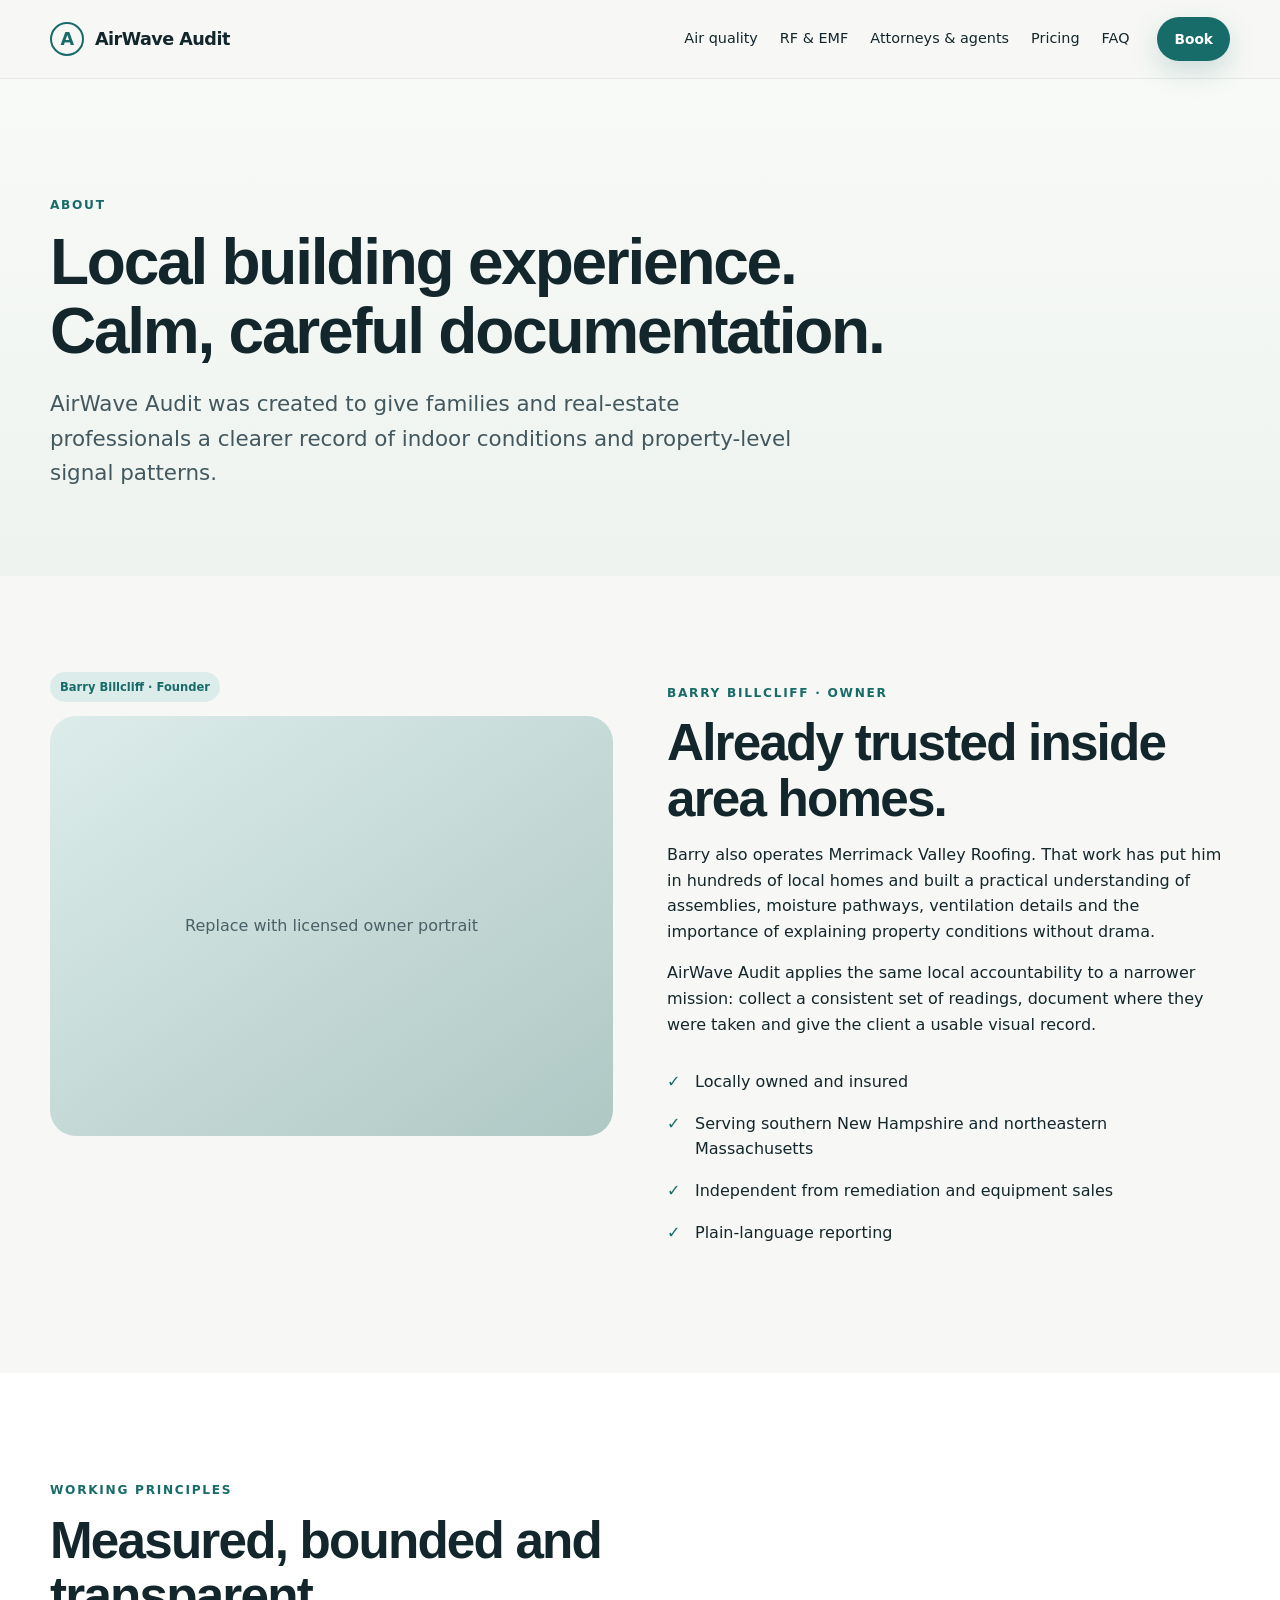
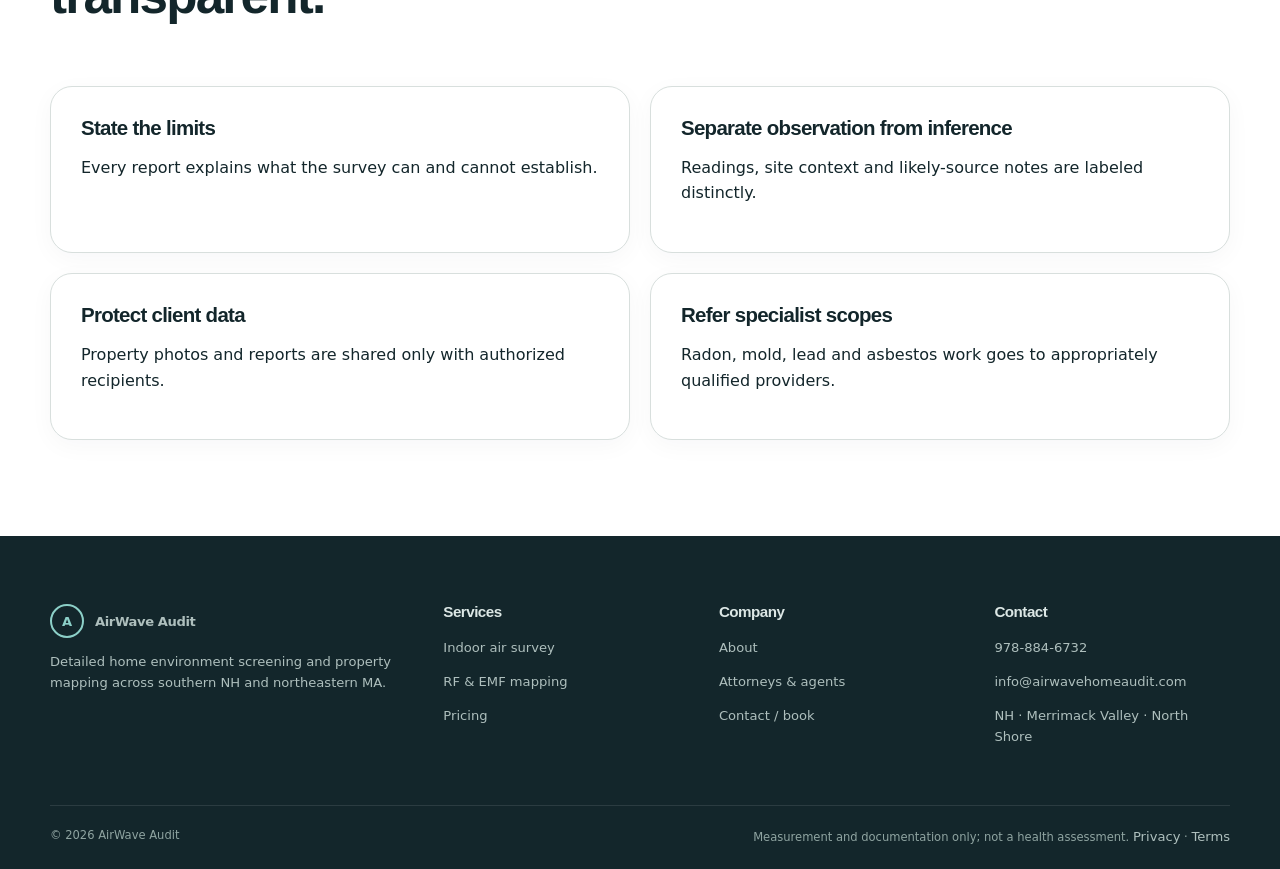
==== about/index.html @ 29120392 "Launch AirWave Audit website" ====
<!doctype html>
<html lang="en">
  <head>
    <meta charset="utf-8" />
    <meta name="viewport" content="width=device-width,initial-scale=1" />
    <title>About AirWave Audit | Local NH & MA Home Surveys</title>
    <meta
      name="description"
      content="Meet Barry Billcliff and learn about AirWave Audit's practical, local approach to home environment documentation."
    />
    <link rel="stylesheet" href="/assets/styles.css" />
  </head>
  <body>
    <header class="site-header">
      <div class="container nav">
        <a class="brand" href="/"
          ><span class="brand-mark">A</span>AirWave Audit</a
        >
        <nav class="navlinks">
          <a href="/air-quality/">Air quality</a
          ><a href="/rf-emf/">RF &amp; EMF</a
          ><a href="/attorneys-agents/">Attorneys &amp; agents</a
          ><a href="/pricing/">Pricing</a><a href="/faq/">FAQ</a>
        </nav>
        <button class="menu">☰</button
        ><a class="btn btn-primary btn-small" href="/book/">Book</a>
      </div>
    </header>
    <main>
      <section class="page-hero">
        <div class="container">
          <p class="eyebrow">About</p>
          <h1>Local building experience. Calm, careful documentation.</h1>
          <p class="lead">
            AirWave Audit was created to give families and real-estate
            professionals a clearer record of indoor conditions and
            property-level signal patterns.
          </p>
        </div>
      </section>
      <section>
        <div class="container split">
          <div>
            <span class="tag">Barry Billcliff · Founder</span>
            <div
              style="
                height: 420px;
                border-radius: 26px;
                background: linear-gradient(145deg, #dcecea, #afc8c4);
                margin-top: 14px;
                display: grid;
                place-items: center;
                color: #486166;
              "
            >
              Replace with licensed owner portrait
            </div>
          </div>
          <div>
            <p class="eyebrow">Barry Billcliff · Owner</p>
            <h2>Already trusted inside area homes.</h2>
            <p>
              Barry also operates Merrimack Valley Roofing. That work has put
              him in hundreds of local homes and built a practical understanding
              of assemblies, moisture pathways, ventilation details and the
              importance of explaining property conditions without drama.
            </p>
            <p>
              AirWave Audit applies the same local accountability to a narrower
              mission: collect a consistent set of readings, document where they
              were taken and give the client a usable visual record.
            </p>
            <ul class="checks">
              <li>Locally owned and insured</li>
              <li>
                Serving southern New Hampshire and northeastern Massachusetts
              </li>
              <li>Independent from remediation and equipment sales</li>
              <li>Plain-language reporting</li>
            </ul>
          </div>
        </div>
      </section>
      <section style="background: #fff">
        <div class="container">
          <div class="section-head">
            <div>
              <p class="eyebrow">Working principles</p>
              <h2>Measured, bounded and transparent.</h2>
            </div>
          </div>
          <div class="cards">
            <div class="card">
              <h3>State the limits</h3>
              <p>
                Every report explains what the survey can and cannot establish.
              </p>
            </div>
            <div class="card">
              <h3>Separate observation from inference</h3>
              <p>
                Readings, site context and likely-source notes are labeled
                distinctly.
              </p>
            </div>
            <div class="card">
              <h3>Protect client data</h3>
              <p>
                Property photos and reports are shared only with authorized
                recipients.
              </p>
            </div>
            <div class="card">
              <h3>Refer specialist scopes</h3>
              <p>
                Radon, mold, lead and asbestos work goes to appropriately
                qualified providers.
              </p>
            </div>
          </div>
        </div>
      </section>
    </main>
    <script src="/assets/site.js" defer></script>
  </body>
</html>
---- assets/styles.css ----
:root {
  --ink: #13262b;
  --muted: #607277;
  --paper: #f7f8f5;
  --white: #fff;
  --teal: #176b68;
  --teal2: #dcecea;
  --sand: #e9e4da;
  --line: #d8dfdd;
  --amber: #a76a2a;
  --max: 1180px;
  --radius: 22px;
  --shadow: 0 18px 55px rgba(19, 38, 43, 0.1);
}
* {
  box-sizing: border-box;
}
html {
  scroll-behavior: smooth;
}
body {
  margin: 0;
  color: var(--ink);
  background: var(--paper);
  font-family:
    Inter,
    ui-sans-serif,
    system-ui,
    -apple-system,
    "Segoe UI",
    sans-serif;
  line-height: 1.6;
}
a {
  color: inherit;
  text-decoration: none;
}
img,
svg {
  max-width: 100%;
  display: block;
}
button,
input,
select,
textarea {
  font: inherit;
}
.container {
  width: min(var(--max), calc(100% - 32px));
  margin: auto;
}
.skip {
  position: absolute;
  left: -999px;
  top: 8px;
  background: #fff;
  padding: 10px;
  z-index: 100;
}
.skip:focus {
  left: 8px;
}
.eyebrow {
  font-size: 0.76rem;
  font-weight: 800;
  letter-spacing: 0.14em;
  text-transform: uppercase;
  color: var(--teal);
}
h1,
h2,
h3 {
  font-family: "DM Sans", Inter, sans-serif;
  line-height: 1.08;
  margin: 0 0 16px;
  letter-spacing: -0.035em;
}
h1 {
  font-size: clamp(2.8rem, 6.5vw, 6rem);
  max-width: 900px;
}
h2 {
  font-size: clamp(2rem, 4vw, 3.8rem);
}
h3 {
  font-size: 1.28rem;
}
.lead {
  font-size: clamp(1.08rem, 2vw, 1.34rem);
  color: #42585e;
  max-width: 760px;
}
.small {
  font-size: 0.82rem;
}
.muted {
  color: var(--muted);
}
.site-header {
  position: sticky;
  top: 0;
  z-index: 50;
  background: rgba(247, 248, 245, 0.9);
  backdrop-filter: blur(18px);
  border-bottom: 1px solid rgba(19, 38, 43, 0.08);
}
.nav {
  height: 78px;
  display: flex;
  align-items: center;
  gap: 28px;
}
.brand {
  display: flex;
  align-items: center;
  gap: 11px;
  font-weight: 850;
  letter-spacing: -0.03em;
  font-size: 1.1rem;
}
.brand-mark {
  width: 34px;
  height: 34px;
  border: 2px solid var(--teal);
  border-radius: 50%;
  display: grid;
  place-items: center;
  color: var(--teal);
}
.navlinks {
  margin-left: auto;
  display: flex;
  gap: 22px;
  align-items: center;
  font-size: 0.9rem;
}
.navlinks a:hover,
.footer a:hover {
  color: var(--teal);
}
.menu {
  display: none;
  margin-left: auto;
  border: 0;
  background: none;
  font-size: 1.5rem;
}
.btn {
  display: inline-flex;
  justify-content: center;
  align-items: center;
  border-radius: 999px;
  padding: 13px 20px;
  border: 1px solid transparent;
  font-weight: 800;
  transition:
    0.22s transform,
    0.22s background,
    0.22s box-shadow;
  cursor: pointer;
}
.btn:hover {
  transform: translateY(-2px);
}
.btn-primary {
  background: var(--teal);
  color: #fff;
  box-shadow: 0 10px 28px rgba(23, 107, 104, 0.2);
}
.btn-primary:hover {
  background: #0f5653;
}
.btn-secondary {
  border-color: #a9b7b5;
  background: rgba(255, 255, 255, 0.65);
}
.btn-small {
  padding: 10px 16px;
  font-size: 0.86rem;
}
.hero {
  padding: 105px 0 82px;
  background:
    radial-gradient(
      circle at 82% 20%,
      rgba(23, 107, 104, 0.12),
      transparent 32%
    ),
    linear-gradient(180deg, #fbfcf9, #f1f4f0);
}
.hero-grid {
  display: grid;
  grid-template-columns: 1.12fr 0.88fr;
  gap: 68px;
  align-items: center;
}
.actions {
  display: flex;
  gap: 12px;
  flex-wrap: wrap;
  margin-top: 28px;
}
.hero-proof {
  display: flex;
  gap: 18px;
  flex-wrap: wrap;
  margin-top: 38px;
  color: var(--muted);
  font-size: 0.82rem;
}
.hero-proof span {
  display: flex;
  gap: 8px;
  align-items: center;
}
.hero-proof i {
  width: 7px;
  height: 7px;
  border-radius: 50%;
  background: var(--teal);
}
.instrument-card {
  border-radius: 30px;
  padding: 26px;
  background: #193339;
  color: #fff;
  box-shadow: var(--shadow);
  position: relative;
  overflow: hidden;
}
.instrument-card:before {
  content: "";
  position: absolute;
  width: 240px;
  height: 240px;
  border: 1px solid rgba(255, 255, 255, 0.12);
  border-radius: 50%;
  right: -60px;
  top: -70px;
}
.meter-row {
  display: grid;
  grid-template-columns: repeat(2, 1fr);
  gap: 12px;
  margin-top: 20px;
}
.meter {
  padding: 18px;
  border: 1px solid rgba(255, 255, 255, 0.13);
  border-radius: 16px;
  background: rgba(255, 255, 255, 0.05);
}
.meter strong {
  display: block;
  font-size: 1.55rem;
  color: #9de0d9;
}
.meter span {
  font-size: 0.72rem;
  color: #b9cbce;
}
.notice {
  padding: 14px 16px;
  border-left: 3px solid var(--teal);
  background: var(--teal2);
  color: #29494d;
  border-radius: 0 12px 12px 0;
}
.strip {
  border-block: 1px solid var(--line);
  background: #fff;
}
.strip-inner {
  min-height: 100px;
  display: grid;
  grid-template-columns: repeat(4, 1fr);
  align-items: center;
  gap: 20px;
  text-align: center;
}
.strip strong {
  display: block;
  font-size: 1.15rem;
}
.strip span {
  font-size: 0.75rem;
  color: var(--muted);
}
section {
  padding: 96px 0;
}
.section-head {
  display: grid;
  grid-template-columns: 1fr 0.75fr;
  gap: 60px;
  align-items: end;
  margin-bottom: 46px;
}
.cards {
  display: grid;
  grid-template-columns: repeat(2, 1fr);
  gap: 20px;
}
.card {
  padding: 30px;
  border: 1px solid var(--line);
  border-radius: var(--radius);
  background: #fff;
  box-shadow: 0 6px 24px rgba(19, 38, 43, 0.035);
}
.card-lift {
  transition:
    0.25s transform,
    0.25s box-shadow;
}
.card-lift:hover {
  transform: translateY(-5px);
  box-shadow: var(--shadow);
}
.icon {
  width: 44px;
  height: 44px;
  border-radius: 14px;
  display: grid;
  place-items: center;
  background: var(--teal2);
  color: var(--teal);
  font-weight: 900;
  margin-bottom: 24px;
}
.service-card {
  display: flex;
  flex-direction: column;
}
.service-card .price {
  margin-top: auto;
  padding-top: 22px;
  font-size: 0.86rem;
  color: var(--muted);
}
.service-card .price strong {
  font-size: 1.5rem;
  color: var(--ink);
}
.steps {
  display: grid;
  grid-template-columns: repeat(4, 1fr);
  gap: 16px;
}
.step {
  padding: 26px 20px;
  border-top: 1px solid var(--line);
}
.step-num {
  font-weight: 900;
  color: var(--teal);
  font-size: 0.78rem;
  letter-spacing: 0.12em;
}
.map-grid {
  display: grid;
  grid-template-columns: 1.1fr 0.9fr;
  gap: 54px;
  align-items: center;
}
.map-frame {
  padding: 14px;
  border: 1px solid var(--line);
  border-radius: 26px;
  background: #fff;
  box-shadow: var(--shadow);
}
.map-legend {
  display: flex;
  gap: 16px;
  margin-top: 12px;
  font-size: 0.72rem;
  color: var(--muted);
}
.map-legend i {
  display: inline-block;
  width: 9px;
  height: 9px;
  border-radius: 50%;
  margin-right: 5px;
}
.tag {
  display: inline-flex;
  border-radius: 999px;
  background: var(--teal2);
  color: var(--teal);
  padding: 6px 10px;
  font-size: 0.72rem;
  font-weight: 800;
}
.checks {
  list-style: none;
  padding: 0;
  margin: 24px 0;
}
.checks li {
  padding: 8px 0 8px 28px;
  position: relative;
}
.checks li:before {
  content: "✓";
  position: absolute;
  left: 0;
  color: var(--teal);
  font-weight: 900;
}
.pricing {
  display: grid;
  grid-template-columns: repeat(3, 1fr);
  gap: 18px;
}
.price-card {
  padding: 30px;
  border: 1px solid var(--line);
  border-radius: 24px;
  background: #fff;
}
.price-card.featured {
  border: 2px solid var(--teal);
  box-shadow: var(--shadow);
}
.price-card .amount {
  font-size: 2.2rem;
  font-weight: 900;
  letter-spacing: -0.05em;
}
.price-card .amount small {
  font-size: 0.8rem;
  color: var(--muted);
  letter-spacing: 0;
}
.quote {
  padding: 36px;
  border-radius: 26px;
  background: #193339;
  color: #fff;
}
.quote p {
  font-size: 1.25rem;
}
.faq {
  border-top: 1px solid var(--line);
}
details {
  border-bottom: 1px solid var(--line);
  padding: 20px 0;
}
summary {
  cursor: pointer;
  font-weight: 800;
  list-style: none;
  display: flex;
  justify-content: space-between;
  gap: 20px;
}
summary:after {
  content: "+";
  color: var(--teal);
  font-size: 1.25rem;
}
details[open] summary:after {
  content: "–";
}
details p {
  color: var(--muted);
  max-width: 850px;
}
.cta {
  background: var(--teal);
  color: #fff;
}
.cta .container {
  display: flex;
  align-items: center;
  justify-content: space-between;
  gap: 40px;
}
.page-hero {
  padding: 105px 0 64px;
  background: linear-gradient(180deg, #f8faf7, #eef3ef);
}
.page-hero h1 {
  font-size: clamp(2.7rem, 5vw, 5.2rem);
}
.split {
  display: grid;
  grid-template-columns: 1fr 1fr;
  gap: 54px;
  align-items: start;
}
.measure-grid {
  display: grid;
  grid-template-columns: repeat(3, 1fr);
  gap: 14px;
}
.measure {
  padding: 20px;
  border: 1px solid var(--line);
  border-radius: 16px;
  background: #fff;
}
.measure b {
  display: block;
  color: var(--teal);
  font-size: 1.05rem;
}
.table-wrap {
  overflow-x: auto;
  border: 1px solid var(--line);
  border-radius: 18px;
  background: #fff;
}
table {
  width: 100%;
  border-collapse: collapse;
  min-width: 650px;
}
th,
td {
  padding: 16px;
  text-align: left;
  border-bottom: 1px solid var(--line);
}
th {
  background: #edf4f1;
  font-size: 0.8rem;
}
.attorney {
  padding: 34px;
  border-radius: 24px;
  background: #e9e4da;
}
.form-layout {
  display: grid;
  grid-template-columns: 0.75fr 1.25fr;
  gap: 52px;
}
.form-card {
  padding: 30px;
  border: 1px solid var(--line);
  border-radius: 24px;
  background: #fff;
  box-shadow: var(--shadow);
}
.field-grid {
  display: grid;
  grid-template-columns: 1fr 1fr;
  gap: 16px;
}
.field {
  margin-bottom: 17px;
}
label {
  display: block;
  font-weight: 750;
  font-size: 0.82rem;
  margin-bottom: 7px;
}
input,
select,
textarea {
  width: 100%;
  border: 1px solid #afbfbc;
  border-radius: 11px;
  background: #fff;
  padding: 13px;
  color: var(--ink);
}
input:focus,
select:focus,
textarea:focus {
  outline: 3px solid rgba(23, 107, 104, 0.2);
  border-color: var(--teal);
}
.consent {
  display: flex;
  gap: 10px;
  align-items: flex-start;
  color: var(--muted);
  font-size: 0.78rem;
}
.consent input {
  width: auto;
  margin-top: 4px;
}
.legal {
  max-width: 850px;
}
.legal h2 {
  font-size: 1.8rem;
  margin-top: 42px;
}
.footer {
  padding: 68px 0 22px;
  background: #13262b;
  color: #dce7e5;
}
.footer-grid {
  display: grid;
  grid-template-columns: 1.5fr 1fr 1fr 1fr;
  gap: 40px;
}
.footer h3 {
  font-size: 0.95rem;
}
.footer a,
.footer p {
  color: #aebfbd;
  font-size: 0.82rem;
}
.footer-bottom {
  margin-top: 45px;
  padding-top: 20px;
  border-top: 1px solid rgba(255, 255, 255, 0.1);
  display: flex;
  justify-content: space-between;
  gap: 20px;
  color: #8fa4a1;
  font-size: 0.72rem;
}
.reveal {
  opacity: 1;
  transform: none;
  transition:
    0.65s opacity,
    0.65s transform;
}
.js .reveal {
  opacity: 0;
  transform: translateY(18px);
}
.js .reveal.visible {
  opacity: 1;
  transform: none;
}
@media (max-width: 900px) {
  .navlinks {
    display: none;
    position: fixed;
    inset: 78px 0 auto;
    background: var(--paper);
    padding: 24px 18px;
    flex-direction: column;
    align-items: flex-start;
    border-bottom: 1px solid var(--line);
  }
  .navlinks.open {
    display: flex;
  }
  .menu {
    display: block;
  }
  .nav > .btn {
    display: none;
  }
  .hero-grid,
  .section-head,
  .map-grid,
  .split,
  .form-layout {
    grid-template-columns: 1fr;
  }
  .hero {
    padding-top: 70px;
  }
  .steps {
    grid-template-columns: 1fr 1fr;
  }
  .pricing {
    grid-template-columns: 1fr;
  }
  .measure-grid {
    grid-template-columns: 1fr 1fr;
  }
  .strip-inner {
    grid-template-columns: 1fr 1fr;
    padding: 22px 0;
  }
  .footer-grid {
    grid-template-columns: 1fr 1fr;
  }
  .cta .container {
    align-items: flex-start;
    flex-direction: column;
  }
}
@media (max-width: 580px) {
  .container {
    width: min(var(--max), calc(100% - 24px));
  }
  .cards,
  .steps,
  .measure-grid,
  .field-grid {
    grid-template-columns: 1fr;
  }
  .hero {
    padding: 62px 0;
  }
  .instrument-card {
    padding: 20px;
  }
  .meter-row {
    grid-template-columns: 1fr 1fr;
  }
  .actions .btn {
    width: 100%;
  }
  section {
    padding: 72px 0;
  }
  .footer-grid {
    grid-template-columns: 1fr;
  }
  .footer-bottom {
    display: block;
  }
  .strip-inner {
    grid-template-columns: 1fr 1fr;
  }
  .card,
  .price-card,
  .form-card {
    padding: 22px;
  }
}
@media (prefers-reduced-motion: reduce) {
  * {
    scroll-behavior: auto !important;
    transition: none !important;
  }
  .reveal {
    opacity: 1 !important;
    transform: none !important;
  }
}
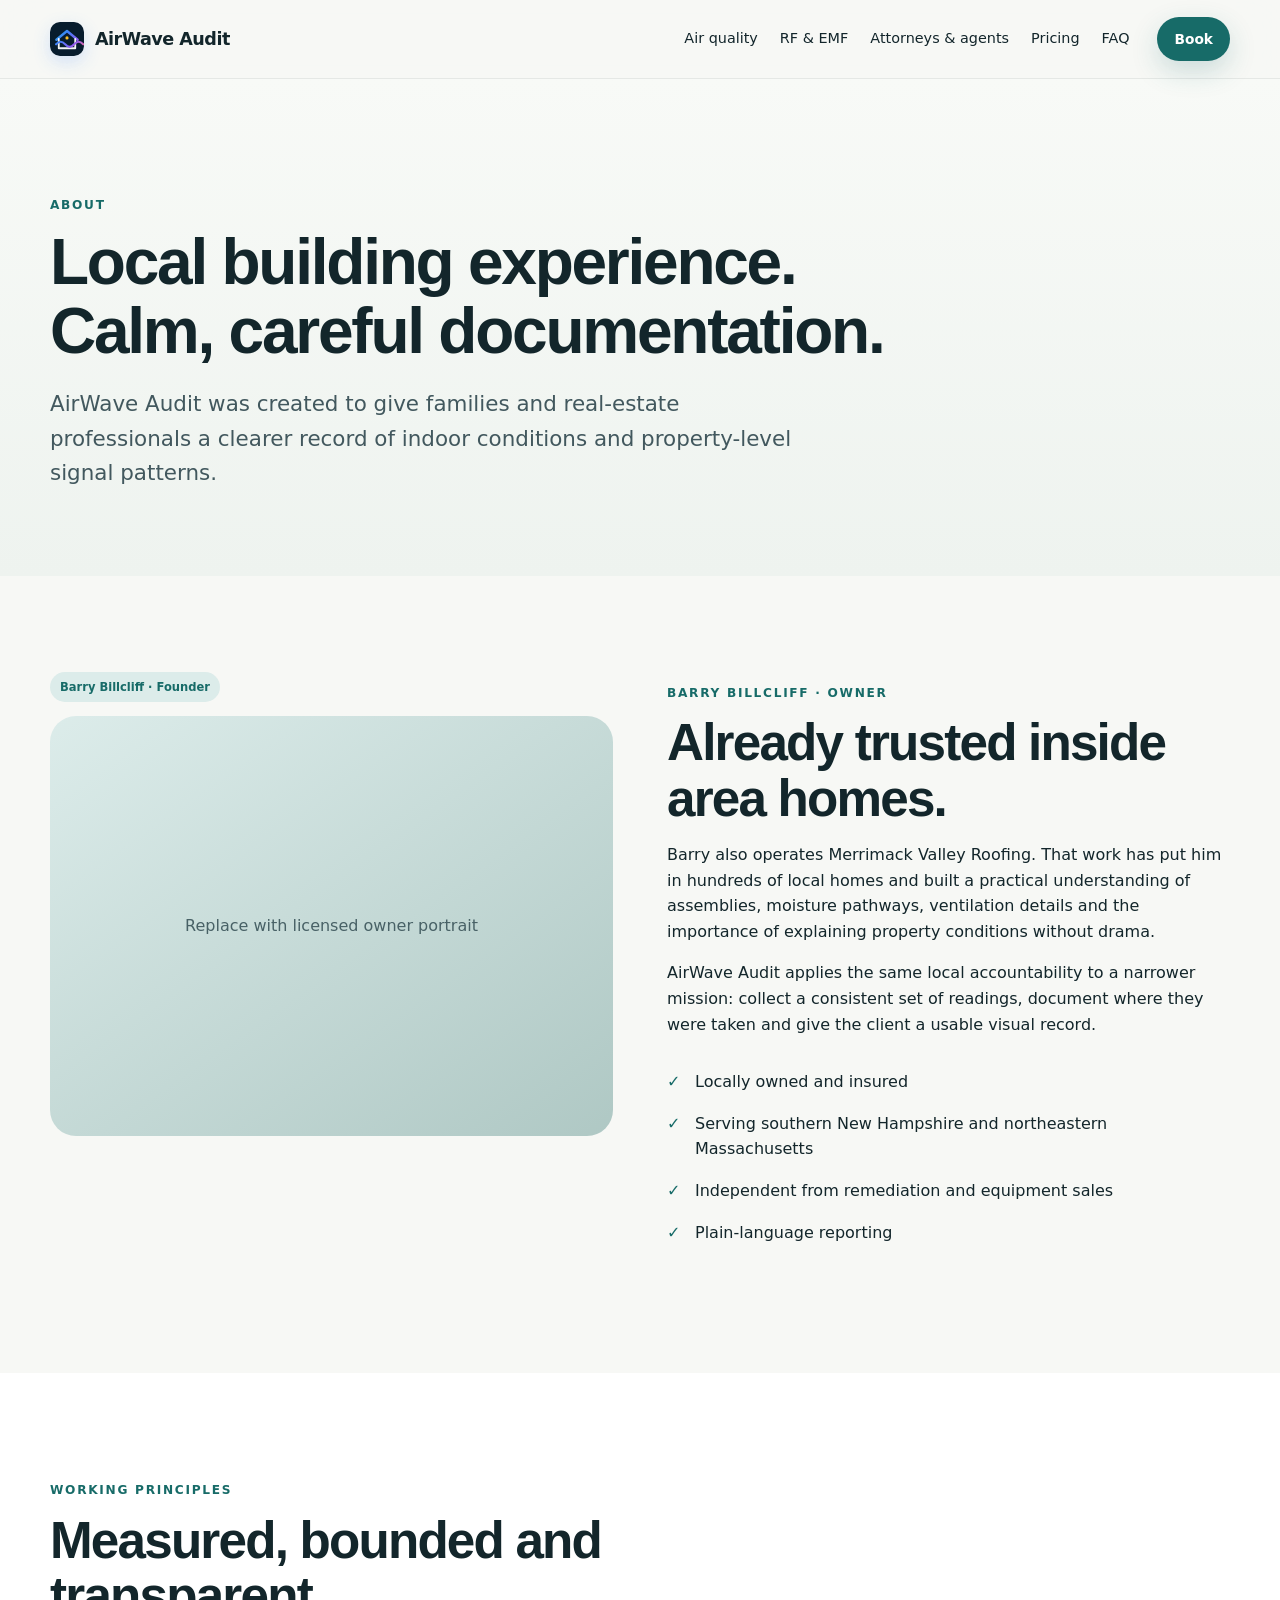
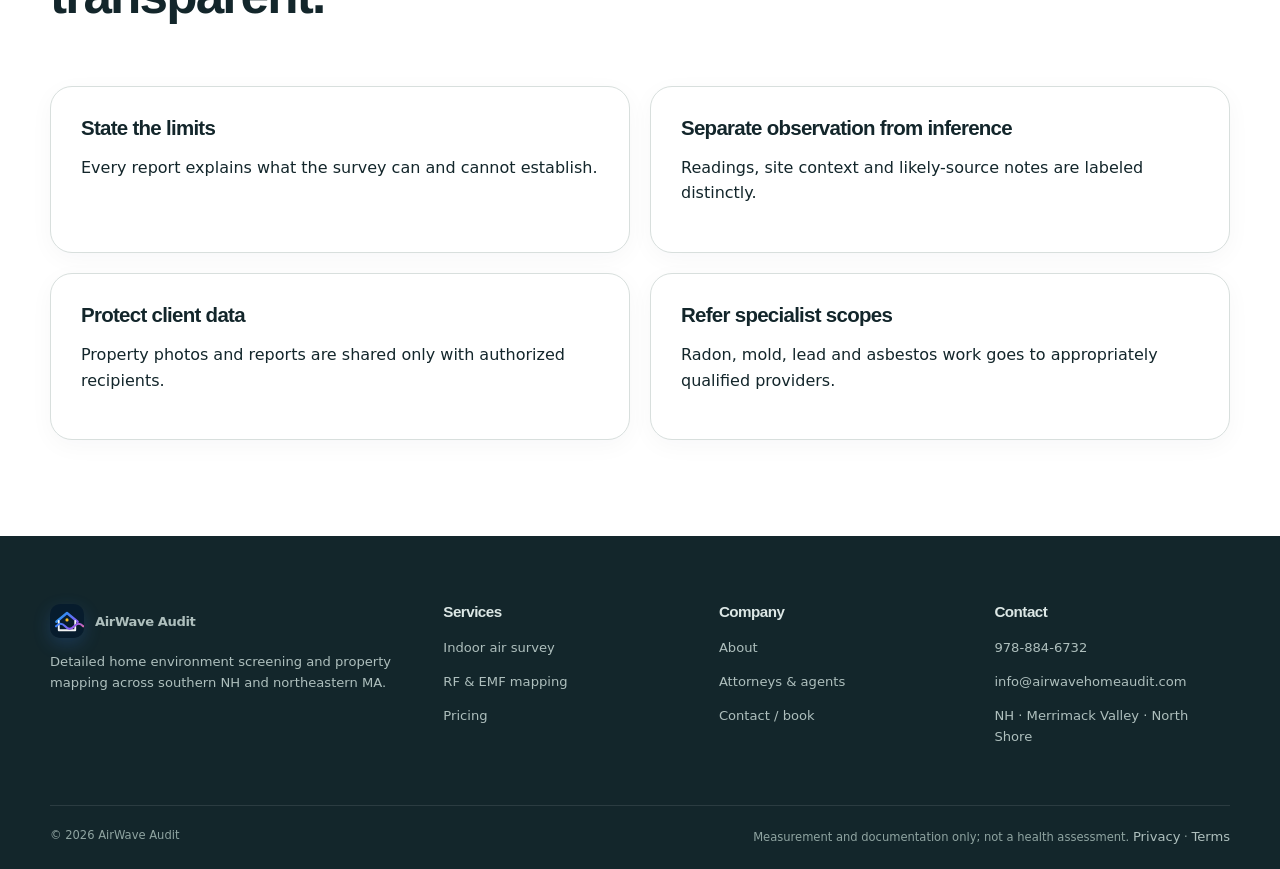
==== commit 8b24a57d: "Add AirWave brand imagery and update pricing" ====
--- a/about/index.html
+++ b/about/index.html
@@ -3,6 +3,7 @@
   <head>
     <meta charset="utf-8" />
     <meta name="viewport" content="width=device-width,initial-scale=1" />
+    <link rel="icon" href="/assets/airwave-icon.svg" type="image/svg+xml" />
     <title>About AirWave Audit | Local NH & MA Home Surveys</title>
     <meta
       name="description"
--- a/assets/styles.css
+++ b/assets/styles.css
@@ -11,6 +11,9 @@
   --max: 1180px;
   --radius: 22px;
   --shadow: 0 18px 55px rgba(19, 38, 43, 0.1);
+  --coral: #fb7185;
+  --violet: #8b5cf6;
+  --blue: #3b82f6;
 }
 * {
   box-sizing: border-box;
@@ -122,11 +125,14 @@
 .brand-mark {
   width: 34px;
   height: 34px;
-  border: 2px solid var(--teal);
-  border-radius: 50%;
+  border: 0;
+  border-radius: 10px;
   display: grid;
   place-items: center;
-  color: var(--teal);
+  color: transparent;
+  font-size: 0;
+  background: url("/assets/airwave-icon.svg") center/contain no-repeat;
+  box-shadow: 0 6px 18px rgba(59, 130, 246, 0.2);
 }
 .navlinks {
   margin-left: auto;
@@ -182,13 +188,18 @@
 .hero {
   padding: 105px 0 82px;
   background:
-    radial-gradient(
-      circle at 82% 20%,
-      rgba(23, 107, 104, 0.12),
-      transparent 32%
-    ),
-    linear-gradient(180deg, #fbfcf9, #f1f4f0);
-}
+    linear-gradient(90deg, rgba(4, 20, 34, 0.96) 0%, rgba(6, 28, 46, 0.86) 38%, rgba(6, 28, 46, 0.2) 72%),
+    url("/assets/airwave-hero.webp") center/cover no-repeat;
+  color: #fff;
+  min-height: 720px;
+  display: flex;
+  align-items: center;
+}
+.hero h1 { text-shadow: 0 8px 30px rgba(0,0,0,.28); }
+.hero .eyebrow { color: #76f1e6; }
+.hero .lead { color: #e0edf2; }
+.hero .hero-proof { color: #d3e2e7; }
+.hero .hero-proof i { background: #76f1e6; box-shadow: 0 0 14px #22d3c5; }
 .hero-grid {
   display: grid;
   grid-template-columns: 1.12fr 0.88fr;
@@ -223,7 +234,9 @@
 .instrument-card {
   border-radius: 30px;
   padding: 26px;
-  background: #193339;
+  background: rgba(7, 28, 45, 0.8);
+  backdrop-filter: blur(14px);
+  border: 1px solid rgba(255,255,255,.18);
   color: #fff;
   box-shadow: var(--shadow);
   position: relative;
@@ -332,7 +345,21 @@
 .service-card {
   display: flex;
   flex-direction: column;
-}
+  overflow: hidden;
+  padding-top: 250px;
+  position: relative;
+}
+.service-card::before {
+  content: "";
+  position: absolute;
+  inset: 0 0 auto;
+  height: 220px;
+  background-position: center;
+  background-size: cover;
+}
+.service-card:first-child::before { background-image: linear-gradient(180deg, transparent 55%, rgba(7,28,45,.42)), url("/assets/air-quality.webp"); }
+.service-card:nth-child(2)::before { background-image: linear-gradient(180deg, transparent 55%, rgba(7,28,45,.42)), url("/assets/rf-emf.webp"); }
+.service-card .icon { position: absolute; top: 190px; left: 30px; z-index: 2; background: linear-gradient(135deg, #22d3c5, #3b82f6 55%, #8b5cf6); color: white; box-shadow: 0 10px 25px rgba(59,130,246,.3); }
 .service-card .price {
   margin-top: auto;
   padding-top: 22px;
@@ -668,6 +695,8 @@
   }
   .hero {
     padding-top: 70px;
+    min-height: auto;
+    background-position: 62% center;
   }
   .steps {
     grid-template-columns: 1fr 1fr;
